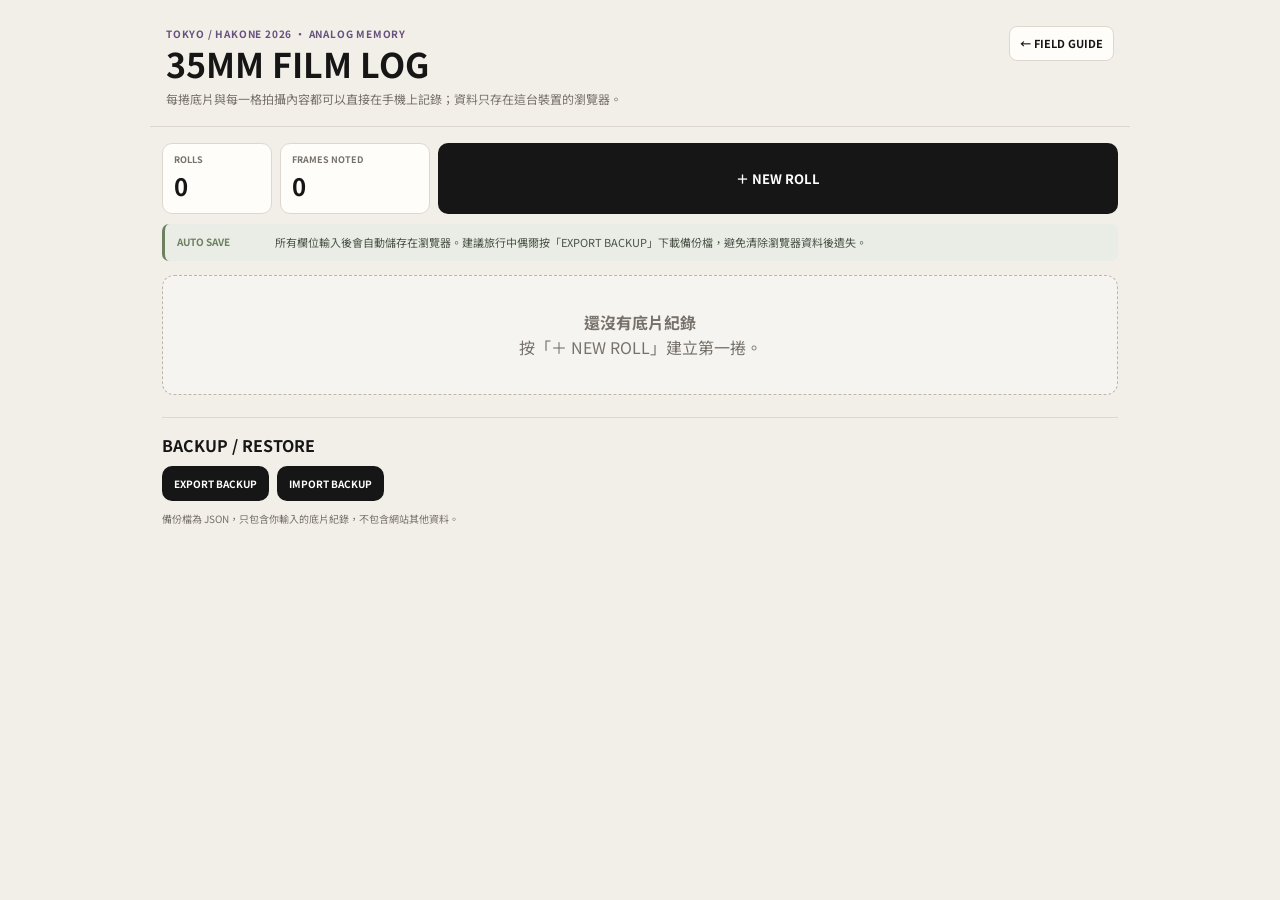
==== film-log.html @ c05e0149 "Add files via upload" ====
<!doctype html>
<html lang="zh-Hant">
<head>
<meta charset="utf-8"/>
<meta name="viewport" content="width=device-width,initial-scale=1"/>
<meta name="theme-color" content="#f4f1ea"/>
<meta name="apple-mobile-web-app-capable" content="yes"/>
<title>35MM FILM LOG — TOKYO / HAKONE 2026</title>
<link rel="preconnect" href="https://fonts.googleapis.com">
<link rel="preconnect" href="https://fonts.gstatic.com" crossorigin>
<link href="https://fonts.googleapis.com/css2?family=Noto+Sans+TC:wght@400;500;600;700&display=swap" rel="stylesheet">
<link rel="stylesheet" href="film-log.css?v=17.0"/>
</head>
<body>
<header class="film-header">
  <div>
    <p class="kicker">TOKYO / HAKONE 2026 · ANALOG MEMORY</p>
    <h1>35MM FILM LOG</h1>
    <p class="sub">每捲底片與每一格拍攝內容都可以直接在手機上記錄；資料只存在這台裝置的瀏覽器。</p>
  </div>
  <a class="back" href="index.html">← FIELD GUIDE</a>
</header>

<main>
<section class="toolbar">
  <div class="stat"><span>ROLLS</span><b id="rollCount">0</b></div>
  <div class="stat"><span>FRAMES NOTED</span><b id="frameNoted">0</b></div>
  <button class="primary" id="addRoll" type="button">＋ NEW ROLL</button>
</section>

<section class="backup-note">
  <b>AUTO SAVE</b>
  <span>所有欄位輸入後會自動儲存在瀏覽器。建議旅行中偶爾按「EXPORT BACKUP」下載備份檔，避免清除瀏覽器資料後遺失。</span>
</section>

<section id="rollList" class="roll-list" aria-live="polite"></section>

<section class="data-tools">
  <h2>BACKUP / RESTORE</h2>
  <div class="data-actions">
    <button id="exportData" type="button">EXPORT BACKUP</button>
    <label class="import-label">IMPORT BACKUP<input id="importData" type="file" accept="application/json,.json"/></label>
  </div>
  <p>備份檔為 JSON，只包含你輸入的底片紀錄，不包含網站其他資料。</p>
</section>
</main>

<template id="rollTemplate">
<article class="roll-card">
  <div class="roll-head">
    <div>
      <span class="roll-index"></span>
      <h2 class="roll-title">UNTITLED ROLL</h2>
    </div>
    <button class="collapse" type="button" aria-label="收合底片">−</button>
  </div>
  <div class="roll-body">
    <div class="meta-grid">
      <label><span>ROLL NAME / 編號</span><input data-field="name" placeholder="例如 TOKYO 01"/></label>
      <label><span>FILM / 廠牌・型號</span><input data-field="film" placeholder="Kodak Gold 200"/></label>
      <label><span>ISO</span><input data-field="iso" inputmode="numeric" placeholder="200"/></label>
      <label><span>CAMERA</span><input data-field="camera" placeholder="Rollei Prego 70"/></label>
      <label><span>LOADED / 裝片</span><input data-field="loaded" type="date"/></label>
      <label><span>FINISHED / 拍完</span><input data-field="finished" type="date"/></label>
      <label><span>FRAMES</span><select data-field="frames"><option value="36">36</option><option value="37">37</option><option value="38">38</option></select></label>
      <label><span>STATUS</span><select data-field="status"><option value="loaded">IN CAMERA</option><option value="finished">FINISHED</option><option value="developed">DEVELOPED</option><option value="scanned">SCANNED</option></select></label>
    </div>
    <label class="roll-note"><span>ROLL NOTE</span><textarea data-field="note" rows="2" placeholder="例如：前三天富士山／箱根；偏向秋色、街景"></textarea></label>

    <div class="frame-head">
      <div><span>FRAME NOTES</span><b class="frame-progress">0 / 36 noted</b></div>
      <button class="fill-date" type="button">TODAY → EMPTY DATES</button>
    </div>
    <div class="frames"></div>

    <div class="roll-actions">
      <button class="duplicate" type="button">DUPLICATE ROLL</button>
      <button class="delete" type="button">DELETE ROLL</button>
    </div>
  </div>
</article>
</template>

<script src="film-log.js?v=17.0"></script>
</body>
</html>
---- film-log.css ----
:root{--bg:#f2efe9;--paper:#fffdf9;--ink:#171616;--muted:#77716b;--line:#ddd7cf;--purple:#66507d;--green:#6d8061;--orange:#c56f45;--shadow:0 8px 26px rgba(33,27,23,.07)}
*{box-sizing:border-box}html{background:var(--bg)}body{margin:0;background:var(--bg);color:var(--ink);font-family:"Noto Sans TC",system-ui,sans-serif;line-height:1.55}.film-header{max-width:980px;margin:auto;padding:26px 16px 18px;border-bottom:1px solid var(--line);display:flex;justify-content:space-between;gap:18px;align-items:flex-start}.kicker{margin:0 0 5px;color:var(--purple);font-size:10px;font-weight:700;letter-spacing:.08em}.film-header h1{margin:0;font-size:34px;line-height:1}.sub{margin:9px 0 0;color:var(--muted);font-size:12px;max-width:620px}.back{flex:0 0 auto;text-decoration:none;color:var(--ink);border:1px solid var(--line);background:var(--paper);padding:8px 10px;border-radius:8px;font-size:11px;font-weight:700}main{max-width:980px;margin:auto;padding:16px 12px 60px}.toolbar{display:grid;grid-template-columns:110px 150px 1fr;gap:8px;margin-bottom:10px}.stat{background:var(--paper);border:1px solid var(--line);border-radius:10px;padding:9px 11px}.stat span{display:block;font-size:9px;color:var(--muted);font-weight:700}.stat b{font-size:24px}.toolbar button,.data-actions button,.import-label{border:0;border-radius:10px;background:var(--ink);color:#fff;font-weight:700;font-family:inherit;cursor:pointer}.primary{font-size:13px}.backup-note{display:grid;grid-template-columns:90px 1fr;gap:8px;padding:10px 12px;margin-bottom:14px;background:#e9ede5;border-left:3px solid var(--green);border-radius:7px}.backup-note b{font-size:10px;color:var(--green)}.backup-note span{font-size:11px;color:#4b5347}.roll-list{display:grid;gap:13px}.empty{border:1px dashed #bdb5aa;border-radius:12px;padding:34px 18px;text-align:center;color:var(--muted);background:rgba(255,255,255,.35)}.roll-card{background:var(--paper);border:1px solid var(--line);border-radius:13px;box-shadow:var(--shadow);overflow:hidden}.roll-head{display:flex;justify-content:space-between;align-items:center;padding:13px 14px;border-bottom:1px solid var(--line)}.roll-index{display:block;font-size:9px;color:var(--purple);font-weight:700;letter-spacing:.07em}.roll-title{margin:2px 0 0;font-size:20px}.collapse{width:38px;height:38px;border:1px solid var(--line);border-radius:9px;background:#f8f5ef;font-size:20px}.roll-card.collapsed .roll-body{display:none}.roll-body{padding:13px}.meta-grid{display:grid;grid-template-columns:repeat(4,minmax(0,1fr));gap:9px}.meta-grid label,.roll-note{display:block}.meta-grid span,.roll-note span{display:block;font-size:9px;font-weight:700;color:var(--purple);margin:0 0 4px}.meta-grid input,.meta-grid select,.roll-note textarea{width:100%;border:1px solid #d3ccc3;border-radius:8px;background:#faf8f3;color:var(--ink);padding:9px;font:500 12px/1.4 inherit}.roll-note{margin-top:9px}.roll-note textarea{resize:vertical}.frame-head{display:flex;justify-content:space-between;align-items:flex-end;gap:10px;margin:18px 0 7px;padding-top:12px;border-top:1px solid var(--line)}.frame-head span{display:block;font-size:10px;color:var(--purple);font-weight:700}.frame-progress{font-size:11px;color:var(--muted)}.fill-date{border:1px solid var(--line);background:#f8f5ef;border-radius:8px;padding:7px 8px;font:700 9px inherit}.frames{display:grid;gap:6px}.frame-row{display:grid;grid-template-columns:42px 104px 1fr;gap:6px;align-items:center}.frame-no{font-size:11px;font-weight:700;color:var(--green);text-align:center}.frame-row input{width:100%;border:1px solid #ddd6cc;background:#fff;border-radius:7px;padding:7px 8px;font:500 11px inherit}.frame-row .frame-note{font-size:12px}.frame-row.noted{background:#f0f3ed;border-radius:8px;padding:3px}.roll-actions{display:flex;justify-content:space-between;gap:8px;margin-top:14px}.roll-actions button{border:1px solid var(--line);background:#faf8f3;border-radius:8px;padding:8px 10px;font:700 10px inherit}.roll-actions .delete{color:#9b4e3d;border-color:#deb9ae}.data-tools{margin-top:22px;border-top:1px solid var(--line);padding-top:15px}.data-tools h2{font-size:16px;margin:0 0 8px}.data-actions{display:flex;gap:8px}.data-actions button,.import-label{padding:10px 12px;font-size:10px}.import-label{display:inline-flex;align-items:center}.import-label input{display:none}.data-tools p{font-size:10px;color:var(--muted)}
@media(max-width:700px){.film-header{padding:18px 12px 14px}.film-header h1{font-size:27px}.sub{font-size:11px}.back{font-size:9px;padding:7px 8px}.toolbar{grid-template-columns:90px 110px 1fr}.stat{padding:7px 9px}.stat b{font-size:20px}.primary{font-size:11px}.backup-note{grid-template-columns:1fr}.meta-grid{grid-template-columns:repeat(2,minmax(0,1fr))}.frame-row{grid-template-columns:34px 92px 1fr}.frame-row input{padding:8px 7px}.roll-body{padding:11px}.roll-head{padding:11px 12px}.roll-title{font-size:18px}.data-actions{display:grid;grid-template-columns:1fr 1fr}}
@media(max-width:390px){main{padding-left:8px;padding-right:8px}.toolbar{grid-template-columns:72px 96px 1fr;gap:5px}.stat span{font-size:8px}.primary{font-size:10px}.meta-grid{gap:6px}.frame-row{grid-template-columns:30px 86px 1fr;gap:4px}.frame-row input{font-size:10.5px}.frame-row .frame-note{font-size:11px}}
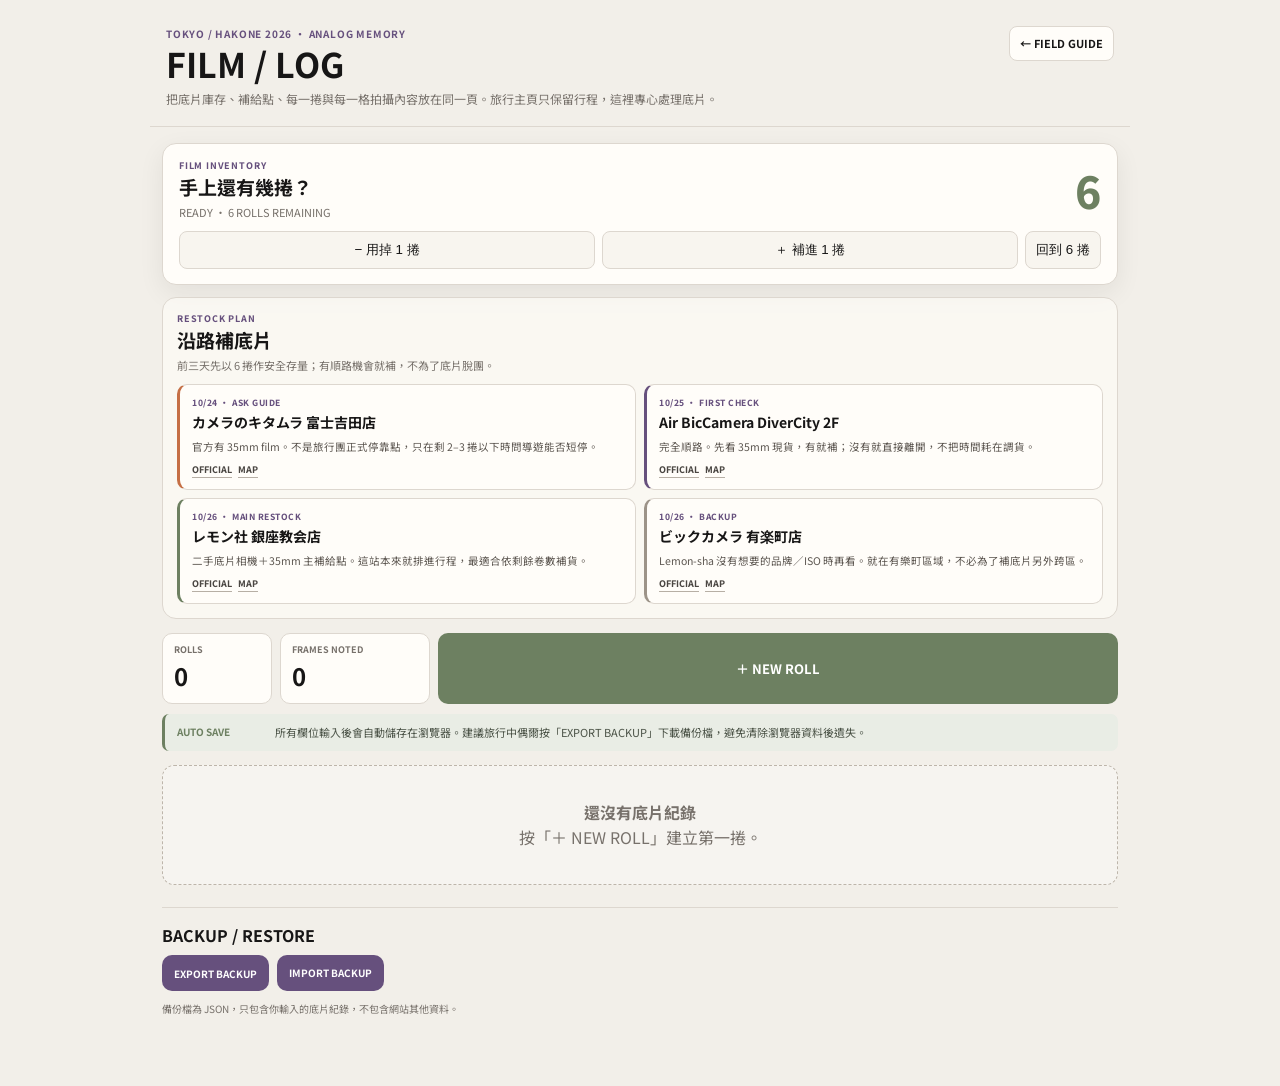
==== commit 698b02e3: "Add files via upload" ====
--- a/film-log.html
+++ b/film-log.html
@@ -9,19 +9,69 @@
 <link rel="preconnect" href="https://fonts.googleapis.com">
 <link rel="preconnect" href="https://fonts.gstatic.com" crossorigin>
 <link href="https://fonts.googleapis.com/css2?family=Noto+Sans+TC:wght@400;500;600;700&display=swap" rel="stylesheet">
-<link rel="stylesheet" href="film-log.css?v=17.0"/>
+<link rel="stylesheet" href="film-log.css?v=17.1"/>
 </head>
 <body>
 <header class="film-header">
   <div>
     <p class="kicker">TOKYO / HAKONE 2026 · ANALOG MEMORY</p>
-    <h1>35MM FILM LOG</h1>
-    <p class="sub">每捲底片與每一格拍攝內容都可以直接在手機上記錄；資料只存在這台裝置的瀏覽器。</p>
+    <h1>FILM / LOG</h1>
+    <p class="sub">把底片庫存、補給點、每一捲與每一格拍攝內容放在同一頁。旅行主頁只保留行程，這裡專心處理底片。</p>
   </div>
   <a class="back" href="index.html">← FIELD GUIDE</a>
 </header>
 
 <main>
+<section class="film-supply-board">
+  <div class="inventory-card" id="filmCounter">
+    <div class="inventory-copy">
+      <span class="supply-kicker">FILM INVENTORY</span>
+      <h2>手上還有幾捲？</h2>
+      <p id="filmStatus">READY · 6 ROLLS REMAINING</p>
+    </div>
+    <div class="inventory-number" id="filmCount">6</div>
+    <div class="inventory-actions">
+      <button id="filmMinus" type="button">− 用掉 1 捲</button>
+      <button id="filmPlus" type="button">＋ 補進 1 捲</button>
+      <button id="filmReset" type="button">回到 6 捲</button>
+    </div>
+  </div>
+
+  <div class="supply-plan">
+    <div class="supply-plan-head">
+      <span class="supply-kicker">RESTOCK PLAN</span>
+      <h2>沿路補底片</h2>
+      <p>前三天先以 6 捲作安全存量；有順路機會就補，不為了底片脫團。</p>
+    </div>
+    <div class="supply-grid">
+      <article class="supply-card emergency">
+        <span>10/24 · ASK GUIDE</span>
+        <h3>カメラのキタムラ 富士吉田店</h3>
+        <p>官方有 35mm film。不是旅行團正式停靠點，只在剩 2–3 捲以下時問導遊能否短停。</p>
+        <div class="supply-links"><a href="https://store.kitamura.jp/kitamura/detail/4989/" target="_blank" rel="noopener">OFFICIAL</a><a href="https://maps.google.com/?q=カメラのキタムラ+富士吉田+富士吉田店" target="_blank" rel="noopener">MAP</a></div>
+      </article>
+      <article class="supply-card check">
+        <span>10/25 · FIRST CHECK</span>
+        <h3>Air BicCamera DiverCity 2F</h3>
+        <p>完全順路。先看 35mm 現貨，有就補；沒有就直接離開，不把時間耗在調貨。</p>
+        <div class="supply-links"><a href="https://www.biccamera.com/bc/i/shop/shoplist/shop407.jsp" target="_blank" rel="noopener">OFFICIAL</a><a href="https://maps.google.com/?q=Air+BicCamera+DiverCity+Tokyo+Plaza" target="_blank" rel="noopener">MAP</a></div>
+      </article>
+      <article class="supply-card main">
+        <span>10/26 · MAIN RESTOCK</span>
+        <h3>レモン社 銀座教会店</h3>
+        <p>二手底片相機＋35mm 主補給點。這站本來就排進行程，最適合依剩餘卷數補貨。</p>
+        <div class="supply-links"><a href="https://lemonsha.com/store" target="_blank" rel="noopener">OFFICIAL</a><a href="https://maps.google.com/?q=レモン社+銀座教会店" target="_blank" rel="noopener">MAP</a></div>
+      </article>
+      <article class="supply-card backup">
+        <span>10/26 · BACKUP</span>
+        <h3>ビックカメラ 有楽町店</h3>
+        <p>Lemon-sha 沒有想要的品牌／ISO 時再看。就在有樂町區域，不必為了補底片另外跨區。</p>
+        <div class="supply-links"><a href="https://www.biccamera.com/bc/i/shop/shoplist/shop014.jsp" target="_blank" rel="noopener">OFFICIAL</a><a href="https://maps.google.com/?q=ビックカメラ+有楽町店" target="_blank" rel="noopener">MAP</a></div>
+      </article>
+    </div>
+  </div>
+</section>
+
 <section class="toolbar">
   <div class="stat"><span>ROLLS</span><b id="rollCount">0</b></div>
   <div class="stat"><span>FRAMES NOTED</span><b id="frameNoted">0</b></div>
@@ -81,6 +131,6 @@
 </article>
 </template>
 
-<script src="film-log.js?v=17.0"></script>
+<script src="film-log.js?v=17.1"></script>
 </body>
 </html>
--- a/film-log.css
+++ b/film-log.css
@@ -2,3 +2,15 @@
 *{box-sizing:border-box}html{background:var(--bg)}body{margin:0;background:var(--bg);color:var(--ink);font-family:"Noto Sans TC",system-ui,sans-serif;line-height:1.55}.film-header{max-width:980px;margin:auto;padding:26px 16px 18px;border-bottom:1px solid var(--line);display:flex;justify-content:space-between;gap:18px;align-items:flex-start}.kicker{margin:0 0 5px;color:var(--purple);font-size:10px;font-weight:700;letter-spacing:.08em}.film-header h1{margin:0;font-size:34px;line-height:1}.sub{margin:9px 0 0;color:var(--muted);font-size:12px;max-width:620px}.back{flex:0 0 auto;text-decoration:none;color:var(--ink);border:1px solid var(--line);background:var(--paper);padding:8px 10px;border-radius:8px;font-size:11px;font-weight:700}main{max-width:980px;margin:auto;padding:16px 12px 60px}.toolbar{display:grid;grid-template-columns:110px 150px 1fr;gap:8px;margin-bottom:10px}.stat{background:var(--paper);border:1px solid var(--line);border-radius:10px;padding:9px 11px}.stat span{display:block;font-size:9px;color:var(--muted);font-weight:700}.stat b{font-size:24px}.toolbar button,.data-actions button,.import-label{border:0;border-radius:10px;background:var(--ink);color:#fff;font-weight:700;font-family:inherit;cursor:pointer}.primary{font-size:13px}.backup-note{display:grid;grid-template-columns:90px 1fr;gap:8px;padding:10px 12px;margin-bottom:14px;background:#e9ede5;border-left:3px solid var(--green);border-radius:7px}.backup-note b{font-size:10px;color:var(--green)}.backup-note span{font-size:11px;color:#4b5347}.roll-list{display:grid;gap:13px}.empty{border:1px dashed #bdb5aa;border-radius:12px;padding:34px 18px;text-align:center;color:var(--muted);background:rgba(255,255,255,.35)}.roll-card{background:var(--paper);border:1px solid var(--line);border-radius:13px;box-shadow:var(--shadow);overflow:hidden}.roll-head{display:flex;justify-content:space-between;align-items:center;padding:13px 14px;border-bottom:1px solid var(--line)}.roll-index{display:block;font-size:9px;color:var(--purple);font-weight:700;letter-spacing:.07em}.roll-title{margin:2px 0 0;font-size:20px}.collapse{width:38px;height:38px;border:1px solid var(--line);border-radius:9px;background:#f8f5ef;font-size:20px}.roll-card.collapsed .roll-body{display:none}.roll-body{padding:13px}.meta-grid{display:grid;grid-template-columns:repeat(4,minmax(0,1fr));gap:9px}.meta-grid label,.roll-note{display:block}.meta-grid span,.roll-note span{display:block;font-size:9px;font-weight:700;color:var(--purple);margin:0 0 4px}.meta-grid input,.meta-grid select,.roll-note textarea{width:100%;border:1px solid #d3ccc3;border-radius:8px;background:#faf8f3;color:var(--ink);padding:9px;font:500 12px/1.4 inherit}.roll-note{margin-top:9px}.roll-note textarea{resize:vertical}.frame-head{display:flex;justify-content:space-between;align-items:flex-end;gap:10px;margin:18px 0 7px;padding-top:12px;border-top:1px solid var(--line)}.frame-head span{display:block;font-size:10px;color:var(--purple);font-weight:700}.frame-progress{font-size:11px;color:var(--muted)}.fill-date{border:1px solid var(--line);background:#f8f5ef;border-radius:8px;padding:7px 8px;font:700 9px inherit}.frames{display:grid;gap:6px}.frame-row{display:grid;grid-template-columns:42px 104px 1fr;gap:6px;align-items:center}.frame-no{font-size:11px;font-weight:700;color:var(--green);text-align:center}.frame-row input{width:100%;border:1px solid #ddd6cc;background:#fff;border-radius:7px;padding:7px 8px;font:500 11px inherit}.frame-row .frame-note{font-size:12px}.frame-row.noted{background:#f0f3ed;border-radius:8px;padding:3px}.roll-actions{display:flex;justify-content:space-between;gap:8px;margin-top:14px}.roll-actions button{border:1px solid var(--line);background:#faf8f3;border-radius:8px;padding:8px 10px;font:700 10px inherit}.roll-actions .delete{color:#9b4e3d;border-color:#deb9ae}.data-tools{margin-top:22px;border-top:1px solid var(--line);padding-top:15px}.data-tools h2{font-size:16px;margin:0 0 8px}.data-actions{display:flex;gap:8px}.data-actions button,.import-label{padding:10px 12px;font-size:10px}.import-label{display:inline-flex;align-items:center}.import-label input{display:none}.data-tools p{font-size:10px;color:var(--muted)}
 @media(max-width:700px){.film-header{padding:18px 12px 14px}.film-header h1{font-size:27px}.sub{font-size:11px}.back{font-size:9px;padding:7px 8px}.toolbar{grid-template-columns:90px 110px 1fr}.stat{padding:7px 9px}.stat b{font-size:20px}.primary{font-size:11px}.backup-note{grid-template-columns:1fr}.meta-grid{grid-template-columns:repeat(2,minmax(0,1fr))}.frame-row{grid-template-columns:34px 92px 1fr}.frame-row input{padding:8px 7px}.roll-body{padding:11px}.roll-head{padding:11px 12px}.roll-title{font-size:18px}.data-actions{display:grid;grid-template-columns:1fr 1fr}}
 @media(max-width:390px){main{padding-left:8px;padding-right:8px}.toolbar{grid-template-columns:72px 96px 1fr;gap:5px}.stat span{font-size:8px}.primary{font-size:10px}.meta-grid{gap:6px}.frame-row{grid-template-columns:30px 86px 1fr;gap:4px}.frame-row input{font-size:10.5px}.frame-row .frame-note{font-size:11px}}
+
+
+/* v17.1 — dedicated film utility page; no black counter block on the travel guide. */
+.film-supply-board{display:grid;gap:12px;margin-bottom:14px}
+.inventory-card{display:grid;grid-template-columns:1fr auto;gap:10px 18px;align-items:center;background:var(--paper);border:1px solid var(--line);border-radius:14px;padding:15px 16px;box-shadow:var(--shadow)}
+.supply-kicker{display:block;font-size:9px;font-weight:750;letter-spacing:.09em;color:var(--purple);margin-bottom:3px}.inventory-copy h2,.supply-plan-head h2{margin:0;font-size:19px;line-height:1.2}.inventory-copy p,.supply-plan-head p{margin:5px 0 0;font-size:11px;color:var(--muted)}
+.inventory-number{font-size:44px;font-weight:800;line-height:1;color:var(--green);font-variant-numeric:tabular-nums}.inventory-actions{grid-column:1/-1;display:grid;grid-template-columns:1fr 1fr auto;gap:7px}.inventory-actions button{border:1px solid var(--line);background:#f8f5ef;color:var(--ink);border-radius:8px;padding:9px 10px;font:700 10px inherit}.inventory-actions button:hover{background:#ece8f0}.inventory-card.low{border-color:#d6a186}.inventory-card.low .inventory-number{color:var(--orange)}.inventory-card.empty{border-color:#c88276}.inventory-card.empty .inventory-number{color:#a84f43}
+.supply-plan{background:rgba(255,253,249,.62);border:1px solid var(--line);border-radius:14px;padding:14px}.supply-plan-head{margin-bottom:10px}.supply-grid{display:grid;grid-template-columns:repeat(2,minmax(0,1fr));gap:8px}.supply-card{background:var(--paper);border:1px solid var(--line);border-radius:10px;padding:11px 12px}.supply-card>span{display:block;font-size:8.5px;font-weight:750;letter-spacing:.06em;color:var(--purple)}.supply-card h3{margin:3px 0 5px;font-size:14px}.supply-card p{margin:0;font-size:10.5px;line-height:1.55;color:#5d5751}.supply-card.main{border-left:3px solid var(--green)}.supply-card.check{border-left:3px solid var(--purple)}.supply-card.emergency{border-left:3px solid var(--orange)}.supply-card.backup{border-left:3px solid #9c9388}.supply-links{display:flex;gap:6px;margin-top:8px}.supply-links a{text-decoration:none;border-bottom:1px solid #b7afa5;font-size:9px;font-weight:750;color:#4a4642}
+.toolbar{margin-top:2px}
+@media(max-width:700px){.inventory-card{padding:13px 12px}.inventory-number{font-size:38px}.inventory-actions{grid-template-columns:1fr 1fr}.inventory-actions button:last-child{grid-column:1/-1}.supply-grid{grid-template-columns:1fr}.supply-plan{padding:11px}.supply-card{padding:10px}.supply-card h3{font-size:13px}.supply-card p{font-size:10.5px}}
+/* softer utility controls */
+.toolbar .primary{background:var(--green);color:#fff}.data-actions button,.import-label{background:var(--purple);color:#fff}
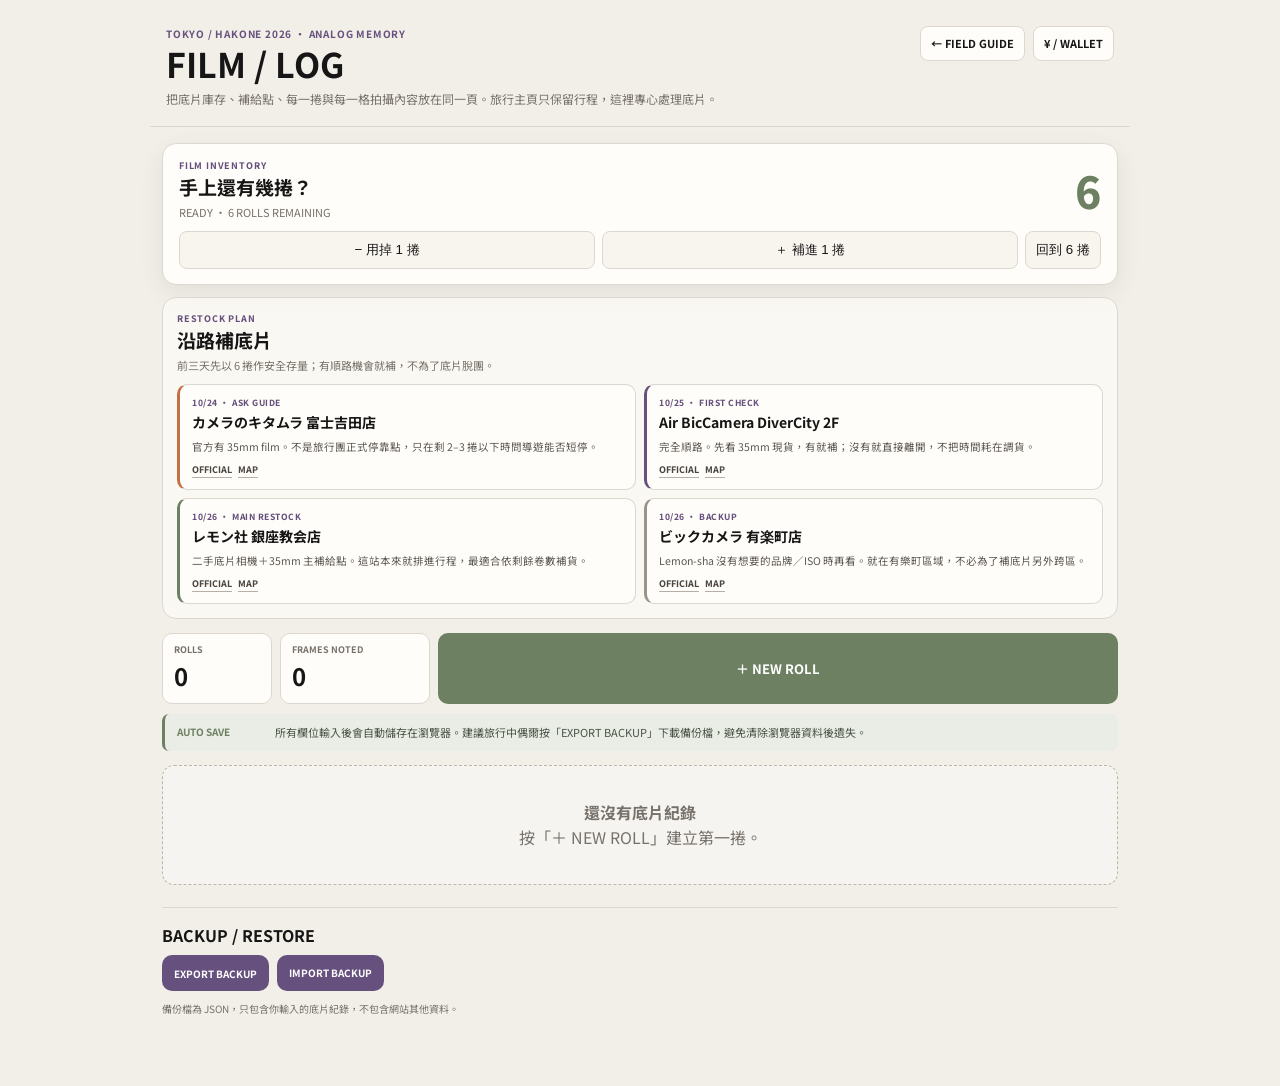
==== commit 61c562d7: "Add files via upload" ====
--- a/film-log.html
+++ b/film-log.html
@@ -9,7 +9,7 @@
 <link rel="preconnect" href="https://fonts.googleapis.com">
 <link rel="preconnect" href="https://fonts.gstatic.com" crossorigin>
 <link href="https://fonts.googleapis.com/css2?family=Noto+Sans+TC:wght@400;500;600;700&display=swap" rel="stylesheet">
-<link rel="stylesheet" href="film-log.css?v=17.1"/>
+<link rel="stylesheet" href="film-log.css?v=17.2"/>
 </head>
 <body>
 <header class="film-header">
@@ -18,7 +18,7 @@
     <h1>FILM / LOG</h1>
     <p class="sub">把底片庫存、補給點、每一捲與每一格拍攝內容放在同一頁。旅行主頁只保留行程，這裡專心處理底片。</p>
   </div>
-  <a class="back" href="index.html">← FIELD GUIDE</a>
+  <div style="display:flex;gap:8px;flex-wrap:wrap"><a class="back" href="index.html">← FIELD GUIDE</a><a class="back" href="wallet.html">¥ / WALLET</a></div>
 </header>
 
 <main>
